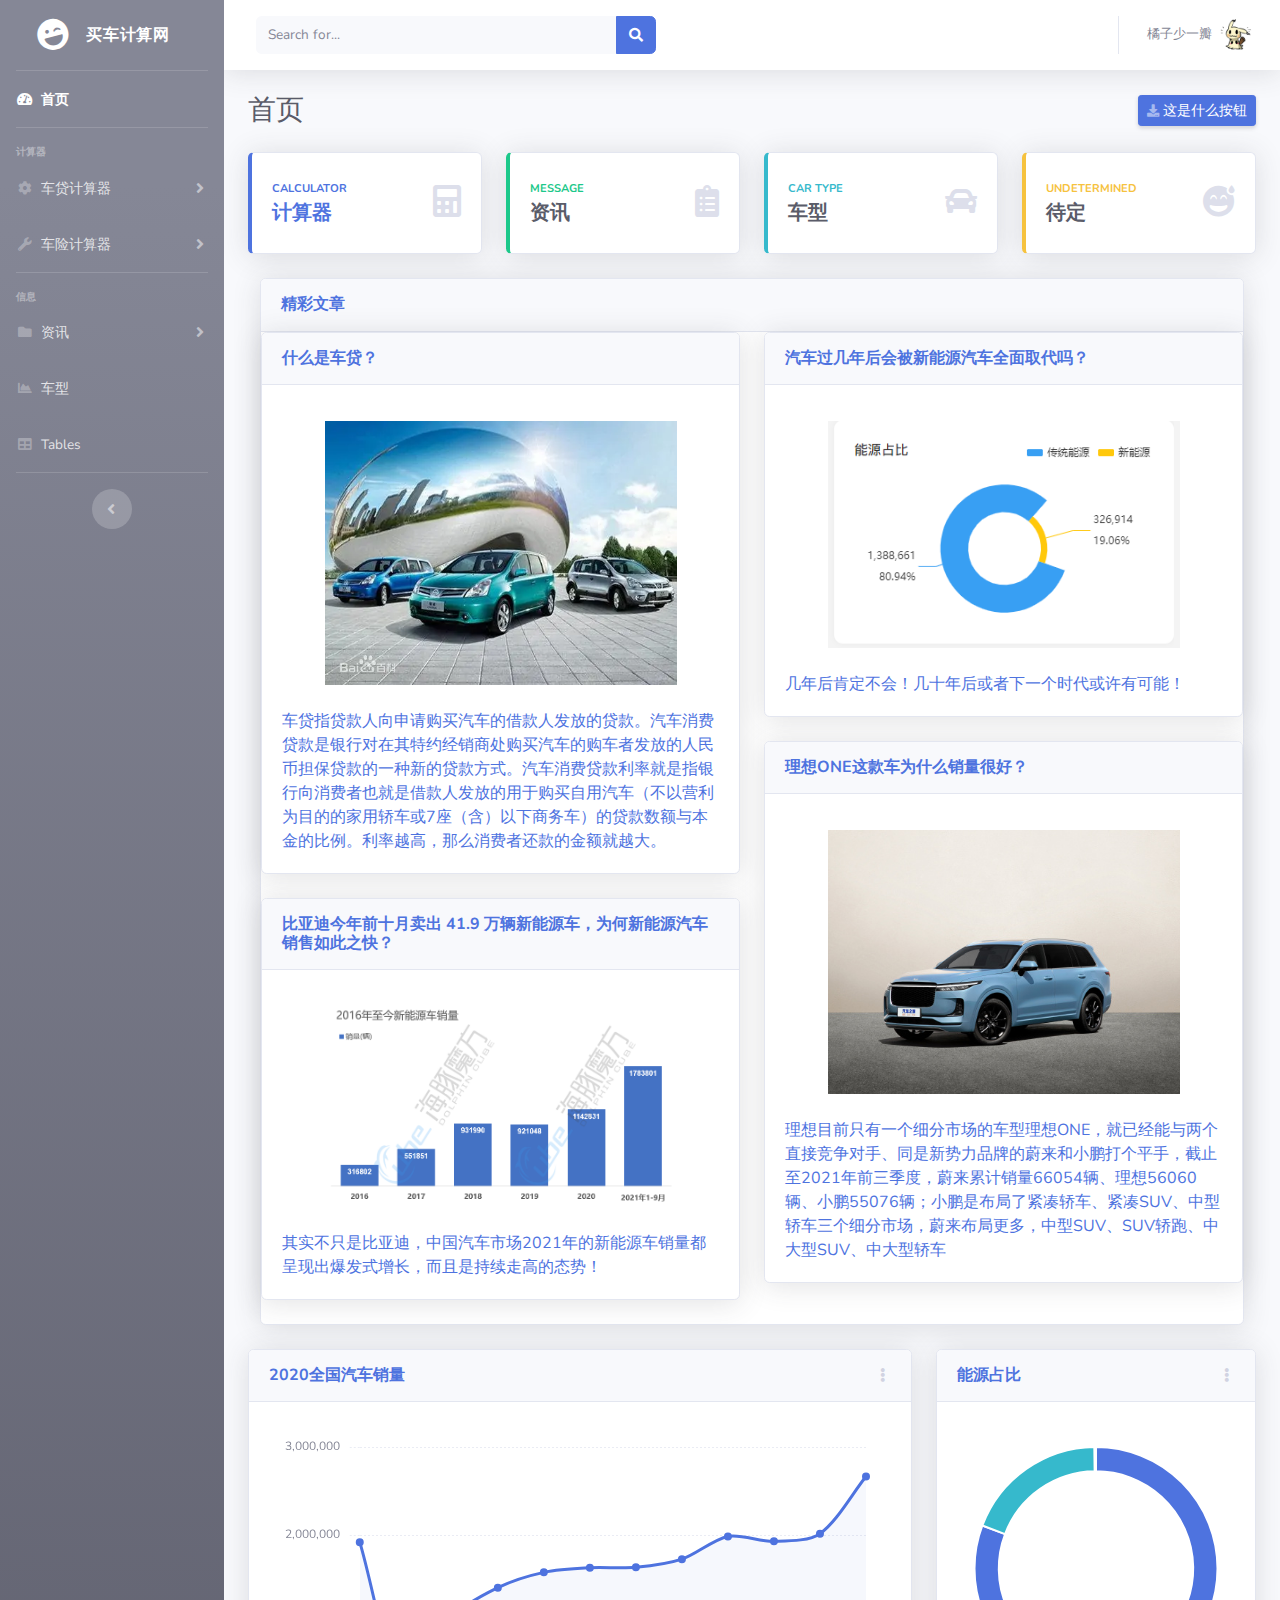
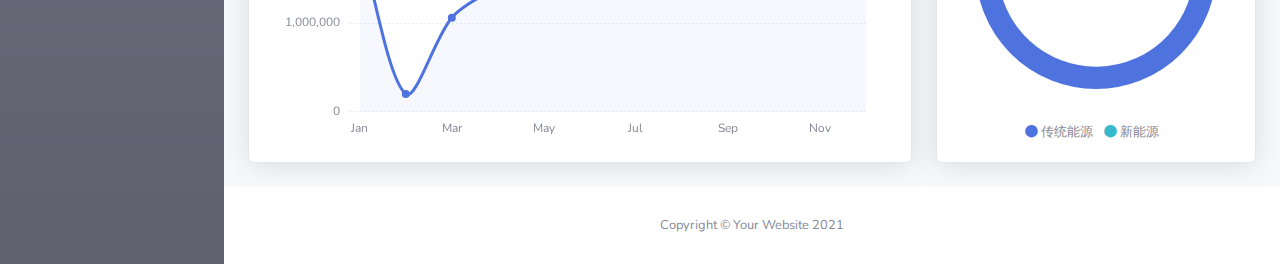
==== index.html @ 5c6445eb "test2" ====
<!DOCTYPE html>
<html lang="en">

<head>

    <meta charset="utf-8">
    <meta http-equiv="X-UA-Compatible" content="IE=edge">
    <meta name="viewport" content="width=device-width, initial-scale=1, shrink-to-fit=no">
    <meta name="description" content="">
    <meta name="author" content="">

    <title>买车网</title>

    <!-- Custom fonts for this template-->
    <link href="vendor/fontawesome-free/css/all.min.css" rel="stylesheet" type="text/css">
    <link
        href="https://fonts.googleapis.com/css?family=Nunito:200,200i,300,300i,400,400i,600,600i,700,700i,800,800i,900,900i"
        rel="stylesheet">

    <!-- Custom styles for this template-->
    <link href="css/sb-admin-2.min.css" rel="stylesheet">
    <script type="text/javascript" src="scripts/jquery-1.5.2.min.js"></script>

</head>

<body id="page-top">

    <!-- Page Wrapper -->
    <div id="wrapper">

        <!-- Sidebar -->
        <ul class="navbar-nav bg-gradient-secondary sidebar sidebar-dark accordion" id="accordionSidebar">
        	<a class="sidebar-brand d-flex align-items-center justify-content-center" href="index.html">
					    <div class="sidebar-brand-icon rotate-n-15">
					        <i class="fas fa-laugh-wink"></i>
					    </div>
					    <div class="sidebar-brand-text mx-3">买车计算网</div>
					</a>

					<!-- Divider -->
					<hr class="sidebar-divider my-0">

					<!-- Nav Item - Dashboard -->
					<li class="nav-item active">
					    <a class="nav-link" href="index.html">
					        <i class="fas fa-fw fa-tachometer-alt"></i>
					        <span>首页</span></a>
					</li>

					<!-- Divider -->
					<hr class="sidebar-divider">

					<!-- Heading -->
					<div class="sidebar-heading">
					    计算器
					</div>

					<!-- Nav Item - Pages Collapse Menu -->
					<li class="nav-item">
					    <a class="nav-link collapsed" href="#" data-toggle="collapse" data-target="#collapseTwo"
					        aria-expanded="true" aria-controls="collapseTwo">
					        <i class="fas fa-fw fa-cog"></i>
					        <span>车贷计算器</span>
					    </a>
					    <div id="collapseTwo" class="collapse" aria-labelledby="headingTwo" data-parent="#accordionSidebar">
					        <div class="bg-white py-2 collapse-inner rounded">
					            <h6 class="collapse-header">还款方式</h6>
					            <a class="collapse-item" href="calculate.html">等额本息</a>

					            <a class="collapse-item" href="calculate.html">等额本金</a>
					        </div>
					    </div>
					</li>

					<!-- Nav Item - Utilities Collapse Menu -->
					<li class="nav-item">
					    <a class="nav-link collapsed" href="#" data-toggle="collapse" data-target="#collapseUtilities"
					        aria-expanded="true" aria-controls="collapseUtilities">
					        <i class="fas fa-fw fa-wrench"></i>
					        <span>车险计算器</span>
					    </a>
					    <div id="collapseUtilities" class="collapse" aria-labelledby="headingUtilities"
					        data-parent="#accordionSidebar">
					        <div class="bg-white py-2 collapse-inner rounded">
					            <h6 class="collapse-header">品牌</h6>
					            <a class="collapse-item" href="utilities-color.html">斯柯达</a>
					            <a class="collapse-item" href="utilities-border.html">奇瑞汽车</a>
					            <a class="collapse-item" href="utilities-animation.html">北汽绅宝</a>
					            <a class="collapse-item" href="utilities-other.html">大乘汽车</a>
					            <a class="collapse-item" href="utilities-other.html">江淮汽车</a>
					            <a class="collapse-item" href="utilities-other.html">一汽大众</a>
					            <a class="collapse-item" href="utilities-other.html">长安汽车</a>
					            <a class="collapse-item" href="utilities-other.html">宝马</a>
					            <a class="collapse-item" href="utilities-other.html">奔驰</a>
					        </div>
					    </div>
					</li>

					<!-- Divider -->
					<hr class="sidebar-divider">

					<!-- Heading -->
					<div class="sidebar-heading">
					    信息
					</div>

					<!-- Nav Item - Pages Collapse Menu -->
					<li class="nav-item">
					    <a class="nav-link collapsed" href="#" data-toggle="collapse" data-target="#collapsePages"
					        aria-expanded="true" aria-controls="collapsePages">
					        <i class="fas fa-fw fa-folder"></i>
					        <span>资讯</span>
					    </a>
					    <div id="collapsePages" class="collapse" aria-labelledby="headingPages" data-parent="#accordionSidebar">
					        <div class="bg-white py-2 collapse-inner rounded">
					            <a class="collapse-item" href="login.html">最新资讯</a>
					            <a class="collapse-item" href="register.html">新车</a>
					            <a class="collapse-item" href="forgot-password.html">试驾</a>
					            <div class="collapse-divider"></div>
					            <a class="collapse-item" href="404.html">行业</a>
					            <a class="collapse-item" href="404.html">导购</a>
					            <a class="collapse-item" href="blank.html">自媒体</a>
					        </div>
					    </div>
					</li>

					<!-- Nav Item - Charts -->
					<li class="nav-item">
					    <a class="nav-link" href="charts.html">
					        <i class="fas fa-fw fa-chart-area"></i>
					        <span>车型</span></a>
					</li>

					<!-- Nav Item - Tables -->
					<li class="nav-item">
					    <a class="nav-link" href="test.html">
					        <i class="fas fa-fw fa-table"></i>
					        <span>Tables</span></a>
					</li>

					<!-- Divider -->
					<hr class="sidebar-divider d-none d-md-block">

					<!-- Sidebar Toggler (Sidebar) -->
					<div class="text-center d-none d-md-inline">
					    <button class="rounded-circle border-0" id="sidebarToggle"></button>
					</div>

        </ul>
        <!-- End of Sidebar -->

        <!-- Content Wrapper -->
        <div id="content-wrapper" class="d-flex flex-column">

            <!-- Main Content -->
            <div id="content">

                <!-- Topbar -->
                <nav class="navbar navbar-expand navbar-light bg-white topbar mb-4 static-top shadow">

                    <!-- Sidebar Toggle (Topbar) -->
                    <button id="sidebarToggleTop" class="btn btn-link d-md-none rounded-circle mr-3">
                        <i class="fa fa-bars"></i>
                    </button>

                    <!-- Topbar Search -->
                    <form
                        class="d-none d-sm-inline-block form-inline mr-auto ml-md-3 my-2 my-md-0 mw-100 navbar-search">
                        <div class="input-group">
                            <input type="text" class="form-control bg-light border-0 small" placeholder="Search for..."
                                aria-label="Search" aria-describedby="basic-addon2">
                            <div class="input-group-append">
                                <button class="btn btn-primary" type="button">
                                    <i class="fas fa-search fa-sm"></i>
                                </button>
                            </div>
                        </div>
                    </form>

                    <!-- Topbar Navbar -->
                    <ul class="navbar-nav ml-auto">

                        <!-- Nav Item - Search Dropdown (Visible Only XS) -->
                        <li class="nav-item dropdown no-arrow d-sm-none">
                            <a class="nav-link dropdown-toggle" href="#" id="searchDropdown" role="button"
                                data-toggle="dropdown" aria-haspopup="true" aria-expanded="false">
                                <i class="fas fa-search fa-fw"></i>
                            </a>
                            <!-- Dropdown - Messages -->
                            <div class="dropdown-menu dropdown-menu-right p-3 shadow animated--grow-in"
                                aria-labelledby="searchDropdown">
                                <form class="form-inline mr-auto w-100 navbar-search">
                                    <div class="input-group">
                                        <input type="text" class="form-control bg-light border-0 small"
                                            placeholder="Search for..." aria-label="Search"
                                            aria-describedby="basic-addon2">
                                        <div class="input-group-append">
                                            <button class="btn btn-primary" type="button">
                                                <i class="fas fa-search fa-sm"></i>
                                            </button>
                                        </div>
                                    </div>
                                </form>
                            </div>
                        </li>

                        

                        <div class="topbar-divider d-none d-sm-block"></div>

                        <!-- Nav Item - User Information -->
                        <li class="nav-item dropdown no-arrow">
                            <a class="nav-link dropdown-toggle" href="#" id="userDropdown" role="button"
                                data-toggle="dropdown" aria-haspopup="true" aria-expanded="false">
                                <span class="mr-2 d-none d-lg-inline text-gray-600 small">橘子少一瓣</span>
                                <img class="img-profile rounded-circle"
                                    src="img/miniQ.jpg">
                            </a>
                            <!-- Dropdown - User Information -->
                            <div class="dropdown-menu dropdown-menu-right shadow animated--grow-in"
                                aria-labelledby="userDropdown">
                                <a class="dropdown-item" href="#">
                                    <i class="fas fa-user fa-sm fa-fw mr-2 text-gray-400"></i>
                                    Profile
                                </a>
                                <a class="dropdown-item" href="#">
                                    <i class="fas fa-cogs fa-sm fa-fw mr-2 text-gray-400"></i>
                                    Settings
                                </a>
                                <a class="dropdown-item" href="#">
                                    <i class="fas fa-list fa-sm fa-fw mr-2 text-gray-400"></i>
                                    Activity Log
                                </a>
                                <div class="dropdown-divider"></div>
                                <a class="dropdown-item" href="#" data-toggle="modal" data-target="#logoutModal">
                                    <i class="fas fa-sign-out-alt fa-sm fa-fw mr-2 text-gray-400"></i>
                                    Logout
                                </a>
                            </div>
                        </li>

                    </ul>

                </nav>
                <!-- End of Topbar -->

                <!-- Begin Page Content -->
                <div class="container-fluid">

                    <!-- Page Heading -->
                    <div class="d-sm-flex align-items-center justify-content-between mb-4">
                        <h1 class="h3 mb-0 text-gray-800">首页</h1>
                        <a href="#" class="d-none d-sm-inline-block btn btn-sm btn-primary shadow-sm"><i
                                class="fas fa-download fa-sm text-white-50"></i> 这是什么按钮</a>
                    </div>

                <div class="row">

                        <!-- Earnings (Monthly) Card Example -->
                        <div class="col-xl-3 col-md-6 mb-4">
                            <div class="card border-left-primary shadow h-100 py-2">
                                <div class="card-body">
                                    <div class="row no-gutters align-items-center">
                                        <div class="col mr-2">
                                            <div class="text-xs font-weight-bold text-primary text-uppercase mb-1">
                                                Calculator</div>
                                            <div class="h5 mb-0 font-weight-bold text-gray-800"><a href="calculate.html">计算器</a></div>
                                        </div>
                                        <div class="col-auto">
                                            <i class="fas fa-calculator fa-2x text-gray-300"></i>
                                        </div>
                                    </div>
                                </div>
                            </div>
                        </div>

                        <!-- Earnings (Monthly) Card Example -->
                        <div class="col-xl-3 col-md-6 mb-4">
                            <div class="card border-left-success shadow h-100 py-2">
                                <div class="card-body">
                                    <div class="row no-gutters align-items-center">
                                        <div class="col mr-2">
                                            <div class="text-xs font-weight-bold text-success text-uppercase mb-1">
                                                Message</div>
                                            <div class="h5 mb-0 font-weight-bold text-gray-800">资讯</div>
                                        </div>
                                        <div class="col-auto">
                                            <i class="fas fa-clipboard-list fa-2x text-gray-300"></i>
                                        </div>
                                    </div>
                                </div>
                            </div>
                        </div>

                        <!-- Earnings (Monthly) Card Example -->
                        <div class="col-xl-3 col-md-6 mb-4">
                            <div class="card border-left-info shadow h-100 py-2">
                                <div class="card-body">
                                    <div class="row no-gutters align-items-center">
                                        <div class="col mr-2">
                                            <div class="text-xs font-weight-bold text-info text-uppercase mb-1">Car Type
                                            </div>
                                            <div class="row no-gutters align-items-center">
                                                <div class="col-auto">
                                                    <div class="h5 mb-0 mr-3 font-weight-bold text-gray-800">车型</div>
                                                </div>
                                            </div>
                                        </div>
                                        <div class="col-auto">
                                            <i class="fas fa-car fa-2x text-gray-300"></i>
                                        </div>
                                    </div>
                                </div>
                            </div>
                        </div>

                        <!-- Pending Requests Card Example -->
                        <div class="col-xl-3 col-md-6 mb-4">
                            <div class="card border-left-warning shadow h-100 py-2">
                                <div class="card-body">
                                    <div class="row no-gutters align-items-center">
                                        <div class="col mr-2">
                                            <div class="text-xs font-weight-bold text-warning text-uppercase mb-1">
                                                undetermined</div>
                                            <div class="h5 mb-0 font-weight-bold text-gray-800">待定</div>
                                        </div>
                                        <div class="col-auto">
                                            <i class="fas fa-grin-beam-sweat fa-2x text-gray-300"></i>
                                        </div>
                                    </div>
                                </div>
                            </div>
                        </div>
                    </div>

                    <div class="col-lg-12 mb-4">

                            <!-- Illustrations -->
                            <div class="card shadow mb-4">
                                <div class="card-header py-3">
                                    <h6 class="m-0 font-weight-bold text-primary">精彩文章</h6>
                                </div>
                      <div class="row">
                        <div class="col-lg-6">
                            <!-- Default Card Example -->
                            <div class="card shadow mb-4">
                                <div class="card-header py-3">
                                    <a href="https://baike.baidu.com/item/%E8%BD%A6%E8%B4%B7/2794188"><h6 class="m-0 font-weight-bold text-primary">什么是车贷？</h6></a>
                                </div>
                                <div class="card-body">
                                	<div class="text-center">
                                        <img class="img-fluid px-3 px-sm-4 mt-3 mb-4" style="width: 25rem;"
                                            src="img/car.png" alt="...">
                                  </div>
                                    <a href="https://baike.baidu.com/item/%E8%BD%A6%E8%B4%B7/2794188">车贷指贷款人向申请购买汽车的借款人发放的贷款。汽车消费贷款是银行对在其特约经销商处购买汽车的购车者发放的人民币担保贷款的一种新的贷款方式。汽车消费贷款利率就是指银行向消费者也就是借款人发放的用于购买自用汽车（不以营利为目的的家用轿车或7座（含）以下商务车）的贷款数额与本金的比例。利率越高，那么消费者还款的金额就越大。</a>
                                </div>
                            </div>

                            <!-- Basic Card Example -->
                            <div class="card shadow mb-4">
                                <div class="card-header py-3">
                                    <a href="https://www.dolphincube.com/news/detail/ecf6cca1ddb04736a1c862e6e544f207/Index.html"><h6 class="m-0 font-weight-bold text-primary">比亚迪今年前十月卖出 41.9 万辆新能源车，为何新能源汽车销售如此之快？</h6></a>
                                </div>
                                <div class="card-body">
                                	<div class="text-center">
                                        <img class="img-fluid px-3 px-sm-4 mt-3 mb-4" style="width: 25rem;"
                                            src="img/01.png" alt="...">
                                  </div>
                                    <a href="https://www.dolphincube.com/news/detail/ecf6cca1ddb04736a1c862e6e544f207/Index.html">其实不只是比亚迪，中国汽车市场2021年的新能源车销量都呈现出爆发式增长，而且是持续走高的态势！</a>
                                </div>
                            </div>

                        </div>

                        <div class="col-lg-6">

                            <!-- Dropdown Card Example -->
                            <div class="card shadow mb-4">
                                <div class="card-header py-3">
                                    <a href="https://www.dolphincube.com/news/detail/357ec425d10347628ade9dcdbed9ced9/Index.html"><h6 class="m-0 font-weight-bold text-primary">汽车过几年后会被新能源汽车全面取代吗？</h6></a>
                                </div>
                                <div class="card-body">
                                	<div class="text-center">
                                        <img class="img-fluid px-3 px-sm-4 mt-3 mb-4" style="width: 25rem;"
                                            src="img/02.png" alt="...">
                                  </div>
                                    <a href="https://www.dolphincube.com/news/detail/357ec425d10347628ade9dcdbed9ced9/Index.html">几年后肯定不会！几十年后或者下一个时代或许有可能！</a>


                                </div>
                            </div>

                            <!-- Collapsable Card Example -->
                            <div class="card shadow mb-4">
                                <div class="card-header py-3">
                                    <a href="https://www.dolphincube.com/news/detail/050a932d8ae34c68b6110ad179b76930/Index.html"><h6 class="m-0 font-weight-bold text-primary">理想ONE这款车为什么销量很好？</h6></a>
                                </div>
                                <div class="card-body">
                                	<div class="text-center">
                                        <img class="img-fluid px-3 px-sm-4 mt-3 mb-4" style="width: 25rem;"
                                            src="img/03.jpg" alt="...">
                                  </div>
                                    <a href="https://www.dolphincube.com/news/detail/050a932d8ae34c68b6110ad179b76930/Index.html">理想目前只有一个细分市场的车型理想ONE，就已经能与两个直接竞争对手、同是新势力品牌的蔚来和小鹏打个平手，截止至2021年前三季度，蔚来累计销量66054辆、理想56060辆、小鹏55076辆；小鹏是布局了紧凑轿车、紧凑SUV、中型轿车三个细分市场，蔚来布局更多，中型SUV、SUV轿跑、中大型SUV、中大型轿车</a>
                                </div>
                            </div>

                        </div>

                    </div>
                            </div>

                        </div>

                    <div class="row">

                        <!-- Area Chart -->
                        <div class="col-xl-8 col-lg-7">
                            <div class="card shadow mb-4">
                                <!-- Card Header - Dropdown -->
                                <div
                                    class="card-header py-3 d-flex flex-row align-items-center justify-content-between">
                                    <h6 class="m-0 font-weight-bold text-primary">2020全国汽车销量</h6>
                                    <div class="dropdown no-arrow">
                                        <a class="dropdown-toggle" href="#" role="button" id="dropdownMenuLink"
                                            data-toggle="dropdown" aria-haspopup="true" aria-expanded="false">
                                            <i class="fas fa-ellipsis-v fa-sm fa-fw text-gray-400"></i>
                                        </a>
                                        <div class="dropdown-menu dropdown-menu-right shadow animated--fade-in"
                                            aria-labelledby="dropdownMenuLink">
                                            <div class="dropdown-header">Dropdown Header:</div>
                                            <a class="dropdown-item" href="#">Action</a>
                                            <a class="dropdown-item" href="#">Another action</a>
                                            <div class="dropdown-divider"></div>
                                            <a class="dropdown-item" href="#">Something else here</a>
                                        </div>
                                    </div>
                                </div>
                                <!-- Card Body -->
                                <div class="card-body">
                                    <div class="chart-area">
                                        <canvas id="myAreaChart"></canvas>
                                    </div>
                                </div>
                            </div>
                        </div>

                        <!-- Pie Chart -->
                        <div class="col-xl-4 col-lg-5">
                            <div class="card shadow mb-4">
                                <!-- Card Header - Dropdown -->
                                <div
                                    class="card-header py-3 d-flex flex-row align-items-center justify-content-between">
                                    <h6 class="m-0 font-weight-bold text-primary">能源占比</h6>
                                    <div class="dropdown no-arrow">
                                        <a class="dropdown-toggle" href="#" role="button" id="dropdownMenuLink"
                                            data-toggle="dropdown" aria-haspopup="true" aria-expanded="false">
                                            <i class="fas fa-ellipsis-v fa-sm fa-fw text-gray-400"></i>
                                        </a>
                                        <div class="dropdown-menu dropdown-menu-right shadow animated--fade-in"
                                            aria-labelledby="dropdownMenuLink">
                                            <div class="dropdown-header">Dropdown Header:</div>
                                            <a class="dropdown-item" href="#">Action</a>
                                            <a class="dropdown-item" href="#">Another action</a>
                                            <div class="dropdown-divider"></div>
                                            <a class="dropdown-item" href="#">Something else here</a>
                                        </div>
                                    </div>
                                </div>
                                <!-- Card Body -->
                                <div class="card-body">
                                    <div class="chart-pie pt-4 pb-2">
                                        <canvas id="myPieChart"></canvas>
                                    </div>
                                    <div class="mt-4 text-center small">
                                        <span class="mr-2">
                                            <i class="fas fa-circle text-primary"></i> 传统能源
                                        </span>
                                        <span class="mr-2">
                                            <i class="fas fa-circle text-info"></i> 新能源
                                        </span>
                                    </div>
                                </div>
                            </div>
                        </div>
                    </div>
                </div>
                <!-- /.container-fluid -->

            </div>



            


            <!-- End of Main Content -->

            <!-- Footer -->
            <footer class="sticky-footer bg-white">
                <div class="container my-auto">
                    <div class="copyright text-center my-auto">
                        <span>Copyright &copy; Your Website 2021</span>
                    </div>
                </div>
            </footer>
            <!-- End of Footer -->

        </div>
        <!-- End of Content Wrapper -->

    </div>
    <!-- End of Page Wrapper -->

    <!-- Scroll to Top Button-->
    <a class="scroll-to-top rounded" href="#page-top">
        <i class="fas fa-angle-up"></i>
    </a>

    <!-- Logout Modal-->
    <div class="modal fade" id="logoutModal" tabindex="-1" role="dialog" aria-labelledby="exampleModalLabel"
        aria-hidden="true">
        <div class="modal-dialog" role="document">
            <div class="modal-content">
                <div class="modal-header">
                    <h5 class="modal-title" id="exampleModalLabel">Ready to Leave?</h5>
                    <button class="close" type="button" data-dismiss="modal" aria-label="Close">
                        <span aria-hidden="true">×</span>
                    </button>
                </div>
                <div class="modal-body">Select "Logout" below if you are ready to end your current session.</div>
                <div class="modal-footer">
                    <button class="btn btn-secondary" type="button" data-dismiss="modal">Cancel</button>
                    <a class="btn btn-primary" href="login.html">Logout</a>
                </div>
            </div>
        </div>
    </div>

    <!-- Bootstrap core JavaScript-->
    <script src="vendor/jquery/jquery.min.js"></script>
    <script src="vendor/bootstrap/js/bootstrap.bundle.min.js"></script>

    <!-- Core plugin JavaScript-->
    <script src="vendor/jquery-easing/jquery.easing.min.js"></script>

    <!-- Custom scripts for all pages-->
    <script src="js/sb-admin-2.min.js"></script>

    <!-- Page level plugins -->
    <script src="vendor/chart.js/Chart.min.js"></script>

    <!-- Page level custom scripts -->
    <script src="js/demo/chart-area-demo.js"></script>
    <script src="js/demo/chart-pie-demo.js"></script>

</body>

</html>
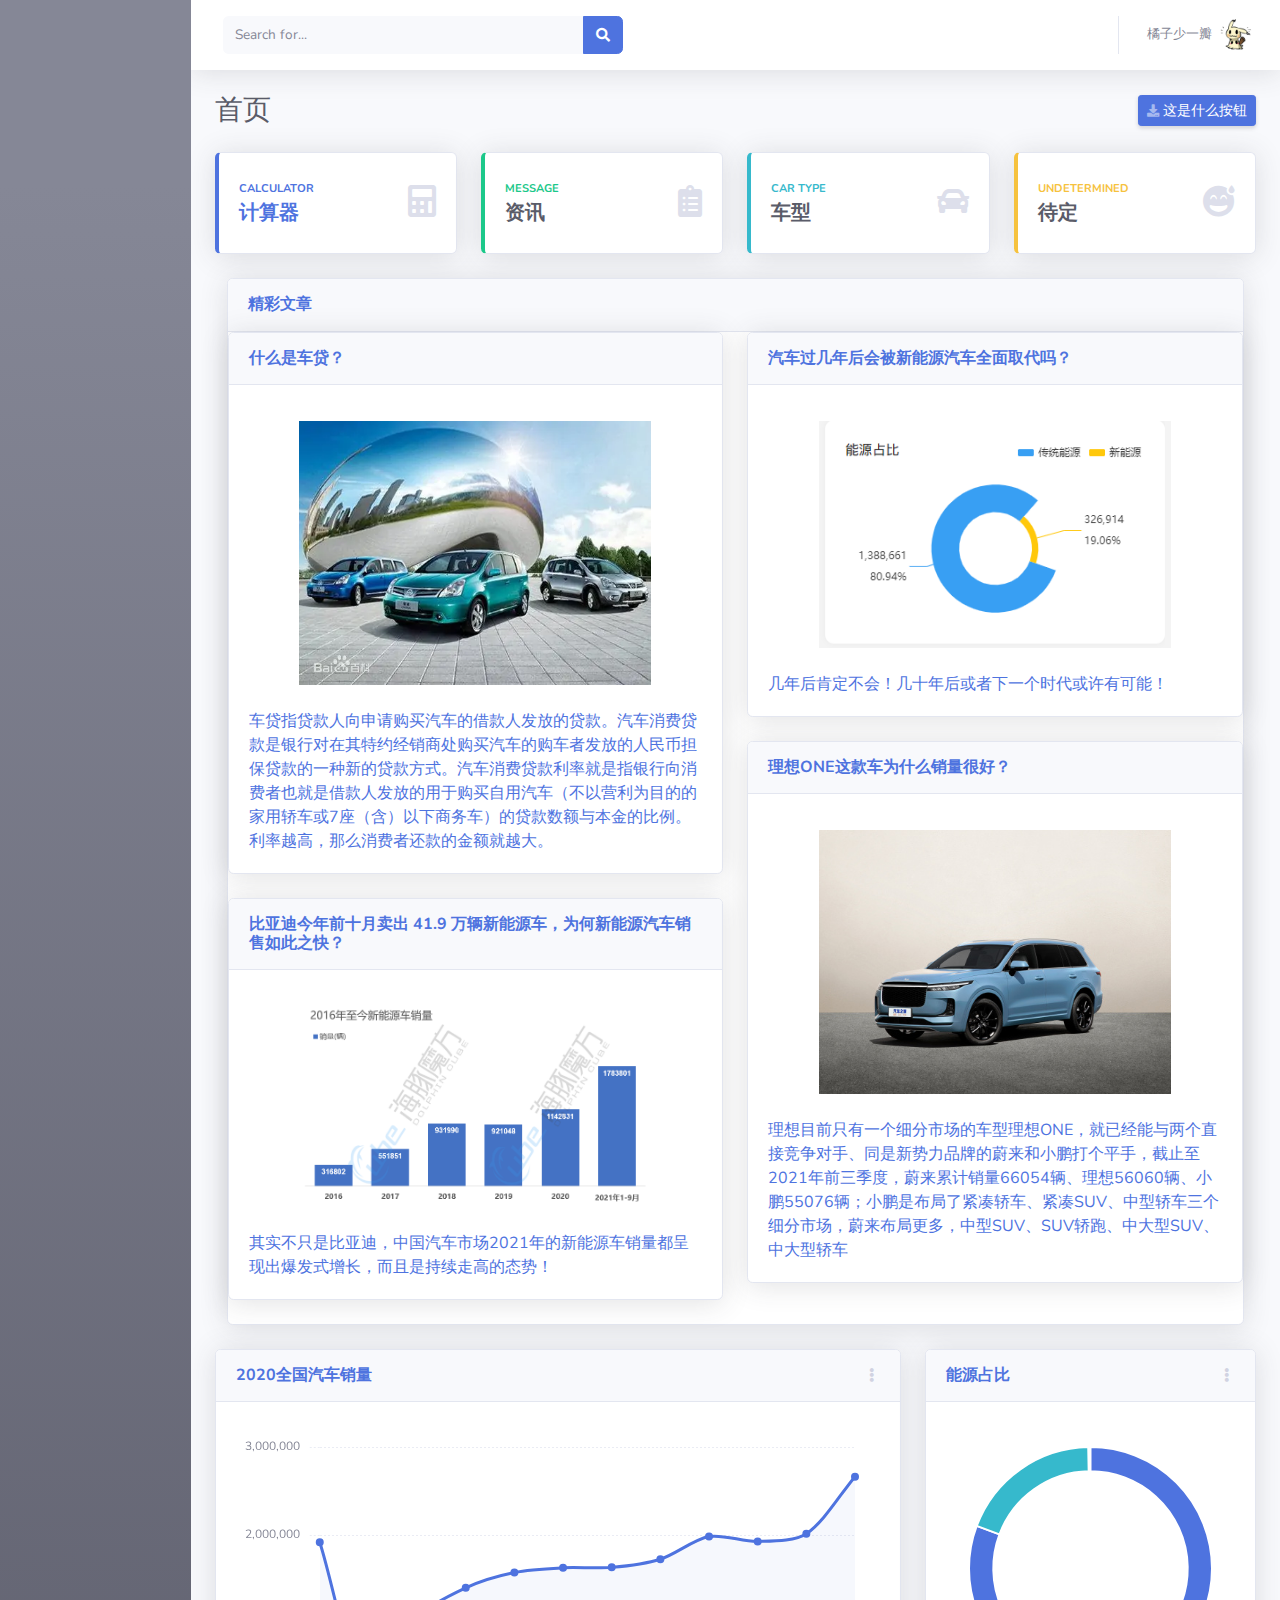
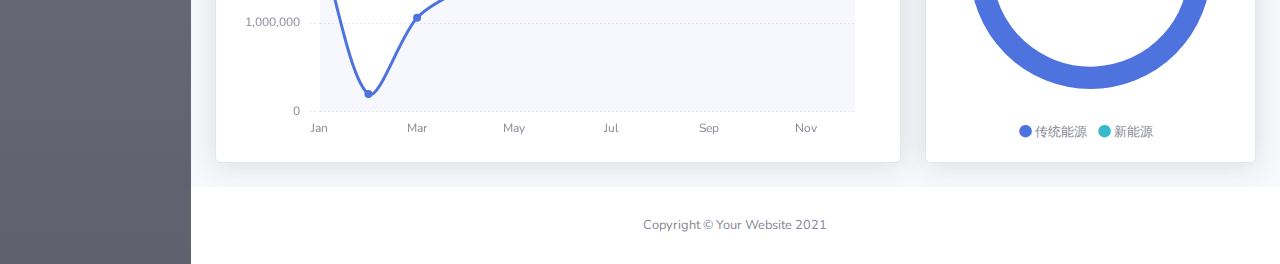
==== commit eadc2395: "模板" ====
--- a/index.html
+++ b/index.html
@@ -30,123 +30,14 @@
 
         <!-- Sidebar -->
         <ul class="navbar-nav bg-gradient-secondary sidebar sidebar-dark accordion" id="accordionSidebar">
-        	<a class="sidebar-brand d-flex align-items-center justify-content-center" href="index.html">
-					    <div class="sidebar-brand-icon rotate-n-15">
-					        <i class="fas fa-laugh-wink"></i>
-					    </div>
-					    <div class="sidebar-brand-text mx-3">买车计算网</div>
-					</a>
-
-					<!-- Divider -->
-					<hr class="sidebar-divider my-0">
-
-					<!-- Nav Item - Dashboard -->
-					<li class="nav-item active">
-					    <a class="nav-link" href="index.html">
-					        <i class="fas fa-fw fa-tachometer-alt"></i>
-					        <span>首页</span></a>
-					</li>
-
-					<!-- Divider -->
-					<hr class="sidebar-divider">
-
-					<!-- Heading -->
-					<div class="sidebar-heading">
-					    计算器
-					</div>
-
-					<!-- Nav Item - Pages Collapse Menu -->
-					<li class="nav-item">
-					    <a class="nav-link collapsed" href="#" data-toggle="collapse" data-target="#collapseTwo"
-					        aria-expanded="true" aria-controls="collapseTwo">
-					        <i class="fas fa-fw fa-cog"></i>
-					        <span>车贷计算器</span>
-					    </a>
-					    <div id="collapseTwo" class="collapse" aria-labelledby="headingTwo" data-parent="#accordionSidebar">
-					        <div class="bg-white py-2 collapse-inner rounded">
-					            <h6 class="collapse-header">还款方式</h6>
-					            <a class="collapse-item" href="calculate.html">等额本息</a>
-
-					            <a class="collapse-item" href="calculate.html">等额本金</a>
-					        </div>
-					    </div>
-					</li>
-
-					<!-- Nav Item - Utilities Collapse Menu -->
-					<li class="nav-item">
-					    <a class="nav-link collapsed" href="#" data-toggle="collapse" data-target="#collapseUtilities"
-					        aria-expanded="true" aria-controls="collapseUtilities">
-					        <i class="fas fa-fw fa-wrench"></i>
-					        <span>车险计算器</span>
-					    </a>
-					    <div id="collapseUtilities" class="collapse" aria-labelledby="headingUtilities"
-					        data-parent="#accordionSidebar">
-					        <div class="bg-white py-2 collapse-inner rounded">
-					            <h6 class="collapse-header">品牌</h6>
-					            <a class="collapse-item" href="utilities-color.html">斯柯达</a>
-					            <a class="collapse-item" href="utilities-border.html">奇瑞汽车</a>
-					            <a class="collapse-item" href="utilities-animation.html">北汽绅宝</a>
-					            <a class="collapse-item" href="utilities-other.html">大乘汽车</a>
-					            <a class="collapse-item" href="utilities-other.html">江淮汽车</a>
-					            <a class="collapse-item" href="utilities-other.html">一汽大众</a>
-					            <a class="collapse-item" href="utilities-other.html">长安汽车</a>
-					            <a class="collapse-item" href="utilities-other.html">宝马</a>
-					            <a class="collapse-item" href="utilities-other.html">奔驰</a>
-					        </div>
-					    </div>
-					</li>
-
-					<!-- Divider -->
-					<hr class="sidebar-divider">
-
-					<!-- Heading -->
-					<div class="sidebar-heading">
-					    信息
-					</div>
-
-					<!-- Nav Item - Pages Collapse Menu -->
-					<li class="nav-item">
-					    <a class="nav-link collapsed" href="#" data-toggle="collapse" data-target="#collapsePages"
-					        aria-expanded="true" aria-controls="collapsePages">
-					        <i class="fas fa-fw fa-folder"></i>
-					        <span>资讯</span>
-					    </a>
-					    <div id="collapsePages" class="collapse" aria-labelledby="headingPages" data-parent="#accordionSidebar">
-					        <div class="bg-white py-2 collapse-inner rounded">
-					            <a class="collapse-item" href="login.html">最新资讯</a>
-					            <a class="collapse-item" href="register.html">新车</a>
-					            <a class="collapse-item" href="forgot-password.html">试驾</a>
-					            <div class="collapse-divider"></div>
-					            <a class="collapse-item" href="404.html">行业</a>
-					            <a class="collapse-item" href="404.html">导购</a>
-					            <a class="collapse-item" href="blank.html">自媒体</a>
-					        </div>
-					    </div>
-					</li>
-
-					<!-- Nav Item - Charts -->
-					<li class="nav-item">
-					    <a class="nav-link" href="charts.html">
-					        <i class="fas fa-fw fa-chart-area"></i>
-					        <span>车型</span></a>
-					</li>
-
-					<!-- Nav Item - Tables -->
-					<li class="nav-item">
-					    <a class="nav-link" href="test.html">
-					        <i class="fas fa-fw fa-table"></i>
-					        <span>Tables</span></a>
-					</li>
-
-					<!-- Divider -->
-					<hr class="sidebar-divider d-none d-md-block">
-
-					<!-- Sidebar Toggler (Sidebar) -->
-					<div class="text-center d-none d-md-inline">
-					    <button class="rounded-circle border-0" id="sidebarToggle"></button>
-					</div>
+        	
 
         </ul>
+        <script type="text/javascript">
+        	$.get("./tpl/navigation.tpl", function(result){      
+		      $("#accordionSidebar").html(result);
+					});
+		    </script>
         <!-- End of Sidebar -->
 
         <!-- Content Wrapper -->
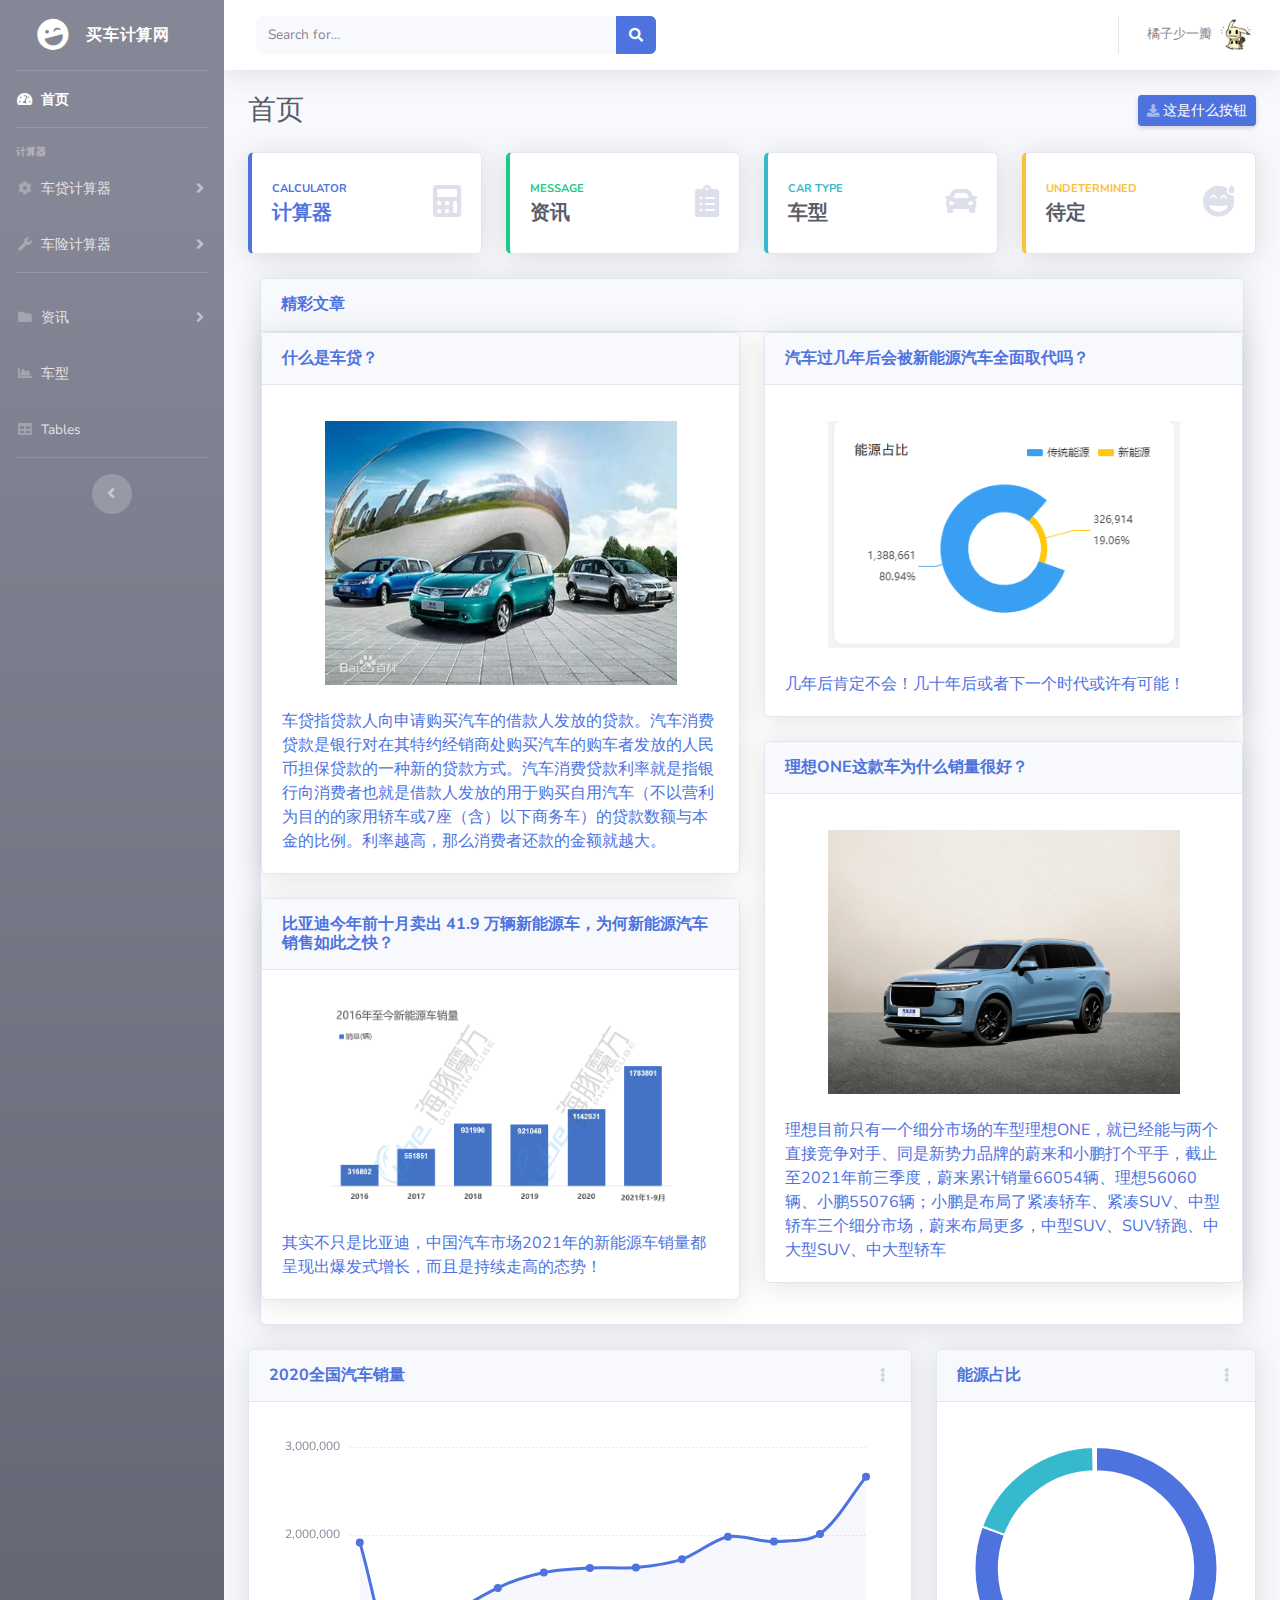
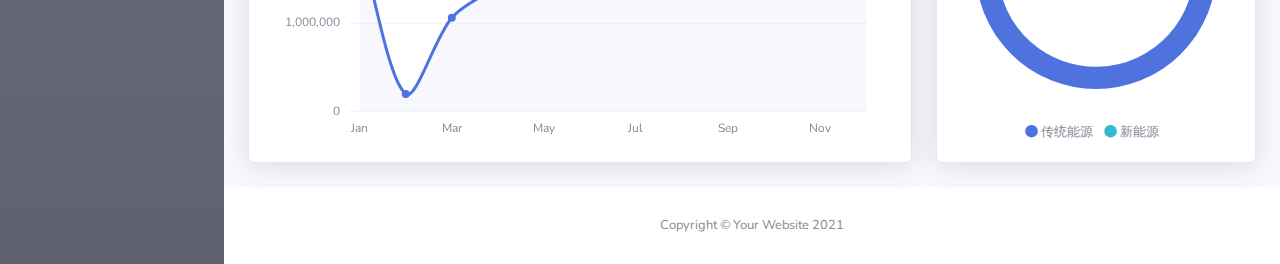
==== commit b1f36057: "1" ====
--- a/index.html
+++ b/index.html
@@ -19,7 +19,7 @@
 
     <!-- Custom styles for this template-->
     <link href="css/sb-admin-2.min.css" rel="stylesheet">
-    <script type="text/javascript" src="scripts/jquery-1.5.2.min.js"></script>
+    <script src="https://cdn.staticfile.org/jquery/1.10.2/jquery.min.js"></script>
 
 </head>
 
@@ -30,14 +30,126 @@
 
         <!-- Sidebar -->
         <ul class="navbar-nav bg-gradient-secondary sidebar sidebar-dark accordion" id="accordionSidebar">
-        	
+        	<a class="sidebar-brand d-flex align-items-center justify-content-center" href="index.html">
+					    <div class="sidebar-brand-icon rotate-n-15">
+					        <i class="fas fa-laugh-wink"></i>
+					    </div>
+					    <div class="sidebar-brand-text mx-3">买车计算网</div>
+					</a>
+
+					<!-- Divider -->
+					<hr class="sidebar-divider my-0">
+
+					<!-- Nav Item - Dashboard -->
+					<li class="nav-item active">
+					    <a class="nav-link" href="index.html">
+					        <i class="fas fa-fw fa-tachometer-alt"></i>
+					        <span>首页</span></a>
+					</li>
+
+					<!-- Divider -->
+					<hr class="sidebar-divider">
+
+					<!-- Heading -->
+					<div class="sidebar-heading">
+					    计算器
+					</div>
+
+					<!-- Nav Item - Pages Collapse Menu -->
+					<li class="nav-item">
+					    <a class="nav-link collapsed" href="#" data-toggle="collapse" data-target="#collapseTwo"
+					        aria-expanded="true" aria-controls="collapseTwo">
+					        <i class="fas fa-fw fa-cog"></i>
+					        <span>车贷计算器</span>
+					    </a>
+					    <div id="collapseTwo" class="collapse" aria-labelledby="headingTwo" data-parent="#accordionSidebar">
+					        <div class="bg-white py-2 collapse-inner rounded">
+					            <h6 class="collapse-header">还款方式</h6>
+					            <a class="collapse-item" href="calculate.html">等额本息</a>
+
+					            <a class="collapse-item" href="calculate.html">等额本金</a>
+					        </div>
+					    </div>
+					</li>
+
+					<!-- Nav Item - Utilities Collapse Menu -->
+					<li class="nav-item">
+					    <a class="nav-link collapsed" href="#" data-toggle="collapse" data-target="#collapseUtilities"
+					        aria-expanded="true" aria-controls="collapseUtilities">
+					        <i class="fas fa-fw fa-wrench"></i>
+					        <span>车险计算器</span>
+					    </a>
+					    <div id="collapseUtilities" class="collapse" aria-labelledby="headingUtilities"
+					        data-parent="#accordionSidebar">
+					        <div class="bg-white py-2 collapse-inner rounded">
+					            <h6 class="collapse-header">品牌</h6>
+					            <a class="collapse-item" href="utilities-color.html">斯柯达</a>
+					            <a class="collapse-item" href="utilities-border.html">奇瑞汽车</a>
+					            <a class="collapse-item" href="utilities-animation.html">北汽绅宝</a>
+					            <a class="collapse-item" href="utilities-other.html">大乘汽车</a>
+					            <a class="collapse-item" href="utilities-other.html">江淮汽车</a>
+					            <a class="collapse-item" href="utilities-other.html">一汽大众</a>
+					            <a class="collapse-item" href="utilities-other.html">长安汽车</a>
+					            <a class="collapse-item" href="utilities-other.html">宝马</a>
+					            <a class="collapse-item" href="utilities-other.html">奔驰</a>
+					        </div>
+					    </div>
+					</li>
+
+					<!-- Divider -->
+					<hr class="sidebar-divider">
+
+					<!-- Heading -->
+					<div class="sidebar-heading" id="test"></div>
+					<script type="text/javascript">
+						$.get("./tpl/header.tpl", function(result){      
+			      $("#test").html(result);
+					});
+		</script>
+
+					<!-- Nav Item - Pages Collapse Menu -->
+					<li class="nav-item">
+					    <a class="nav-link collapsed" href="#" data-toggle="collapse" data-target="#collapsePages"
+					        aria-expanded="true" aria-controls="collapsePages">
+					        <i class="fas fa-fw fa-folder"></i>
+					        <span>资讯</span>
+					    </a>
+					    <div id="collapsePages" class="collapse" aria-labelledby="headingPages" data-parent="#accordionSidebar">
+					        <div class="bg-white py-2 collapse-inner rounded">
+					            <a class="collapse-item" href="login.html">最新资讯</a>
+					            <a class="collapse-item" href="register.html">新车</a>
+					            <a class="collapse-item" href="forgot-password.html">试驾</a>
+					            <div class="collapse-divider"></div>
+					            <a class="collapse-item" href="404.html">行业</a>
+					            <a class="collapse-item" href="404.html">导购</a>
+					            <a class="collapse-item" href="blank.html">自媒体</a>
+					        </div>
+					    </div>
+					</li>
+
+					<!-- Nav Item - Charts -->
+					<li class="nav-item">
+					    <a class="nav-link" href="charts.html">
+					        <i class="fas fa-fw fa-chart-area"></i>
+					        <span>车型</span></a>
+					</li>
+
+					<!-- Nav Item - Tables -->
+					<li class="nav-item">
+					    <a class="nav-link" href="test.html">
+					        <i class="fas fa-fw fa-table"></i>
+					        <span>Tables</span></a>
+					</li>
+
+					<!-- Divider -->
+					<hr class="sidebar-divider d-none d-md-block">
+
+					<!-- Sidebar Toggler (Sidebar) -->
+					<div class="text-center d-none d-md-inline">
+					    <button class="rounded-circle border-0" id="sidebarToggle"></button>
+					</div>
 
         </ul>
-        <script type="text/javascript">
-        	$.get("./tpl/navigation.tpl", function(result){      
-		      $("#accordionSidebar").html(result);
-					});
-		    </script>
         <!-- End of Sidebar -->
 
         <!-- Content Wrapper -->
@@ -428,6 +540,7 @@
     </div>
 
     <!-- Bootstrap core JavaScript-->
+		
     <script src="vendor/jquery/jquery.min.js"></script>
     <script src="vendor/bootstrap/js/bootstrap.bundle.min.js"></script>
 
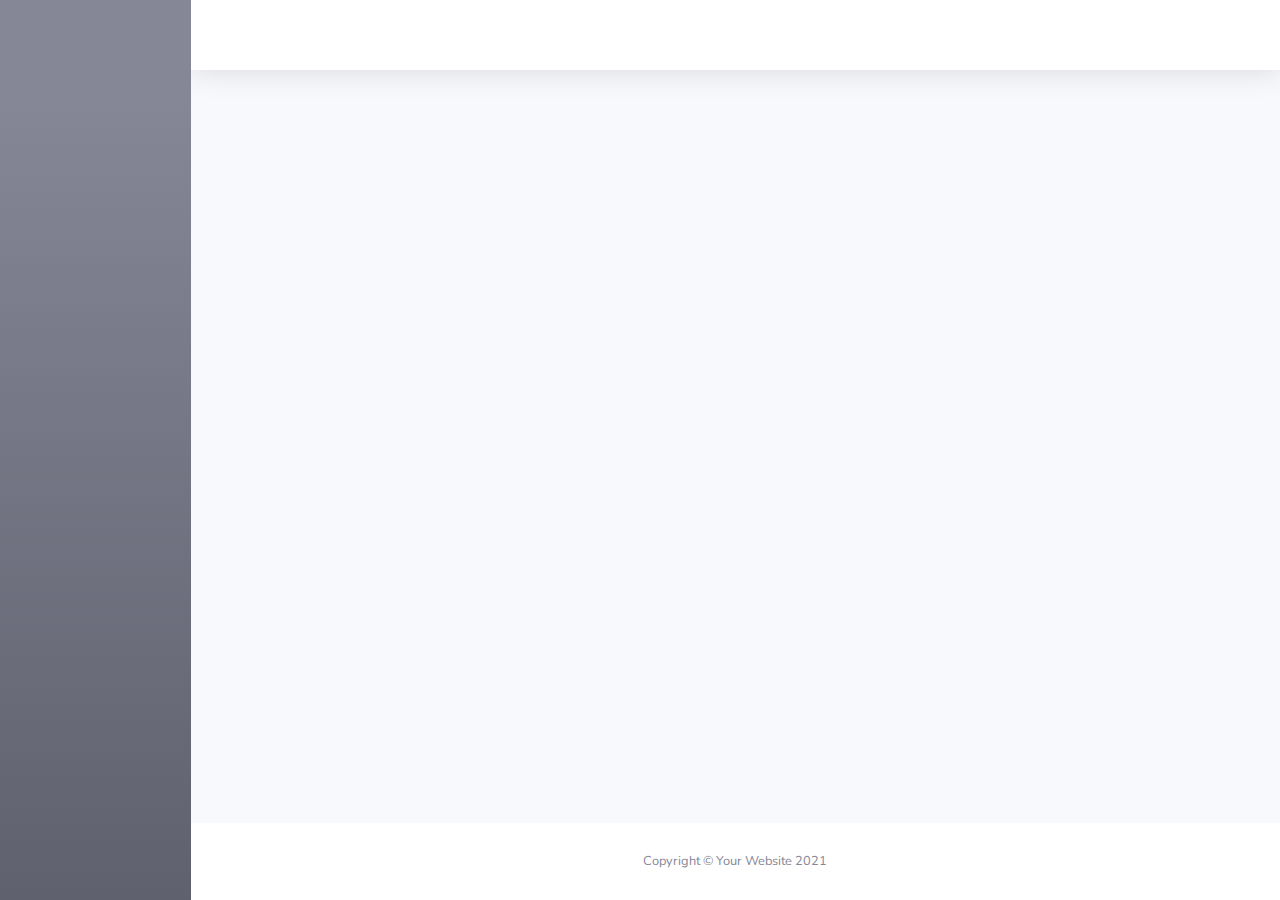
==== commit 2b5f0d9e: "模板化" ====
--- a/index.html
+++ b/index.html
@@ -29,127 +29,12 @@
     <div id="wrapper">
 
         <!-- Sidebar -->
-        <ul class="navbar-nav bg-gradient-secondary sidebar sidebar-dark accordion" id="accordionSidebar">
-        	<a class="sidebar-brand d-flex align-items-center justify-content-center" href="index.html">
-					    <div class="sidebar-brand-icon rotate-n-15">
-					        <i class="fas fa-laugh-wink"></i>
-					    </div>
-					    <div class="sidebar-brand-text mx-3">买车计算网</div>
-					</a>
-
-					<!-- Divider -->
-					<hr class="sidebar-divider my-0">
-
-					<!-- Nav Item - Dashboard -->
-					<li class="nav-item active">
-					    <a class="nav-link" href="index.html">
-					        <i class="fas fa-fw fa-tachometer-alt"></i>
-					        <span>首页</span></a>
-					</li>
-
-					<!-- Divider -->
-					<hr class="sidebar-divider">
-
-					<!-- Heading -->
-					<div class="sidebar-heading">
-					    计算器
-					</div>
-
-					<!-- Nav Item - Pages Collapse Menu -->
-					<li class="nav-item">
-					    <a class="nav-link collapsed" href="#" data-toggle="collapse" data-target="#collapseTwo"
-					        aria-expanded="true" aria-controls="collapseTwo">
-					        <i class="fas fa-fw fa-cog"></i>
-					        <span>车贷计算器</span>
-					    </a>
-					    <div id="collapseTwo" class="collapse" aria-labelledby="headingTwo" data-parent="#accordionSidebar">
-					        <div class="bg-white py-2 collapse-inner rounded">
-					            <h6 class="collapse-header">还款方式</h6>
-					            <a class="collapse-item" href="calculate.html">等额本息</a>
-
-					            <a class="collapse-item" href="calculate.html">等额本金</a>
-					        </div>
-					    </div>
-					</li>
-
-					<!-- Nav Item - Utilities Collapse Menu -->
-					<li class="nav-item">
-					    <a class="nav-link collapsed" href="#" data-toggle="collapse" data-target="#collapseUtilities"
-					        aria-expanded="true" aria-controls="collapseUtilities">
-					        <i class="fas fa-fw fa-wrench"></i>
-					        <span>车险计算器</span>
-					    </a>
-					    <div id="collapseUtilities" class="collapse" aria-labelledby="headingUtilities"
-					        data-parent="#accordionSidebar">
-					        <div class="bg-white py-2 collapse-inner rounded">
-					            <h6 class="collapse-header">品牌</h6>
-					            <a class="collapse-item" href="utilities-color.html">斯柯达</a>
-					            <a class="collapse-item" href="utilities-border.html">奇瑞汽车</a>
-					            <a class="collapse-item" href="utilities-animation.html">北汽绅宝</a>
-					            <a class="collapse-item" href="utilities-other.html">大乘汽车</a>
-					            <a class="collapse-item" href="utilities-other.html">江淮汽车</a>
-					            <a class="collapse-item" href="utilities-other.html">一汽大众</a>
-					            <a class="collapse-item" href="utilities-other.html">长安汽车</a>
-					            <a class="collapse-item" href="utilities-other.html">宝马</a>
-					            <a class="collapse-item" href="utilities-other.html">奔驰</a>
-					        </div>
-					    </div>
-					</li>
-
-					<!-- Divider -->
-					<hr class="sidebar-divider">
-
-					<!-- Heading -->
-					<div class="sidebar-heading" id="test"></div>
-					<script type="text/javascript">
-						$.get("./tpl/header.tpl", function(result){      
-			      $("#test").html(result);
+        <ul class="navbar-nav bg-gradient-secondary sidebar sidebar-dark accordion" id="accordionSidebar"></ul>
+        <script>
+					$.get("./tpl/navigation.tpl", function(result){      
+					      $("#accordionSidebar").html(result);
 					});
-		</script>
-
-					<!-- Nav Item - Pages Collapse Menu -->
-					<li class="nav-item">
-					    <a class="nav-link collapsed" href="#" data-toggle="collapse" data-target="#collapsePages"
-					        aria-expanded="true" aria-controls="collapsePages">
-					        <i class="fas fa-fw fa-folder"></i>
-					        <span>资讯</span>
-					    </a>
-					    <div id="collapsePages" class="collapse" aria-labelledby="headingPages" data-parent="#accordionSidebar">
-					        <div class="bg-white py-2 collapse-inner rounded">
-					            <a class="collapse-item" href="login.html">最新资讯</a>
-					            <a class="collapse-item" href="register.html">新车</a>
-					            <a class="collapse-item" href="forgot-password.html">试驾</a>
-					            <div class="collapse-divider"></div>
-					            <a class="collapse-item" href="404.html">行业</a>
-					            <a class="collapse-item" href="404.html">导购</a>
-					            <a class="collapse-item" href="blank.html">自媒体</a>
-					        </div>
-					    </div>
-					</li>
-
-					<!-- Nav Item - Charts -->
-					<li class="nav-item">
-					    <a class="nav-link" href="charts.html">
-					        <i class="fas fa-fw fa-chart-area"></i>
-					        <span>车型</span></a>
-					</li>
-
-					<!-- Nav Item - Tables -->
-					<li class="nav-item">
-					    <a class="nav-link" href="test.html">
-					        <i class="fas fa-fw fa-table"></i>
-					        <span>Tables</span></a>
-					</li>
-
-					<!-- Divider -->
-					<hr class="sidebar-divider d-none d-md-block">
-
-					<!-- Sidebar Toggler (Sidebar) -->
-					<div class="text-center d-none d-md-inline">
-					    <button class="rounded-circle border-0" id="sidebarToggle"></button>
-					</div>
-
-        </ul>
+				</script>
         <!-- End of Sidebar -->
 
         <!-- Content Wrapper -->
@@ -159,337 +44,31 @@
             <div id="content">
 
                 <!-- Topbar -->
-                <nav class="navbar navbar-expand navbar-light bg-white topbar mb-4 static-top shadow">
-
-                    <!-- Sidebar Toggle (Topbar) -->
-                    <button id="sidebarToggleTop" class="btn btn-link d-md-none rounded-circle mr-3">
-                        <i class="fa fa-bars"></i>
-                    </button>
-
-                    <!-- Topbar Search -->
-                    <form
-                        class="d-none d-sm-inline-block form-inline mr-auto ml-md-3 my-2 my-md-0 mw-100 navbar-search">
-                        <div class="input-group">
-                            <input type="text" class="form-control bg-light border-0 small" placeholder="Search for..."
-                                aria-label="Search" aria-describedby="basic-addon2">
-                            <div class="input-group-append">
-                                <button class="btn btn-primary" type="button">
-                                    <i class="fas fa-search fa-sm"></i>
-                                </button>
-                            </div>
-                        </div>
-                    </form>
-
-                    <!-- Topbar Navbar -->
-                    <ul class="navbar-nav ml-auto">
-
-                        <!-- Nav Item - Search Dropdown (Visible Only XS) -->
-                        <li class="nav-item dropdown no-arrow d-sm-none">
-                            <a class="nav-link dropdown-toggle" href="#" id="searchDropdown" role="button"
-                                data-toggle="dropdown" aria-haspopup="true" aria-expanded="false">
-                                <i class="fas fa-search fa-fw"></i>
-                            </a>
-                            <!-- Dropdown - Messages -->
-                            <div class="dropdown-menu dropdown-menu-right p-3 shadow animated--grow-in"
-                                aria-labelledby="searchDropdown">
-                                <form class="form-inline mr-auto w-100 navbar-search">
-                                    <div class="input-group">
-                                        <input type="text" class="form-control bg-light border-0 small"
-                                            placeholder="Search for..." aria-label="Search"
-                                            aria-describedby="basic-addon2">
-                                        <div class="input-group-append">
-                                            <button class="btn btn-primary" type="button">
-                                                <i class="fas fa-search fa-sm"></i>
-                                            </button>
-                                        </div>
-                                    </div>
-                                </form>
-                            </div>
-                        </li>
-
-                        
-
-                        <div class="topbar-divider d-none d-sm-block"></div>
-
-                        <!-- Nav Item - User Information -->
-                        <li class="nav-item dropdown no-arrow">
-                            <a class="nav-link dropdown-toggle" href="#" id="userDropdown" role="button"
-                                data-toggle="dropdown" aria-haspopup="true" aria-expanded="false">
-                                <span class="mr-2 d-none d-lg-inline text-gray-600 small">橘子少一瓣</span>
-                                <img class="img-profile rounded-circle"
-                                    src="img/miniQ.jpg">
-                            </a>
-                            <!-- Dropdown - User Information -->
-                            <div class="dropdown-menu dropdown-menu-right shadow animated--grow-in"
-                                aria-labelledby="userDropdown">
-                                <a class="dropdown-item" href="#">
-                                    <i class="fas fa-user fa-sm fa-fw mr-2 text-gray-400"></i>
-                                    Profile
-                                </a>
-                                <a class="dropdown-item" href="#">
-                                    <i class="fas fa-cogs fa-sm fa-fw mr-2 text-gray-400"></i>
-                                    Settings
-                                </a>
-                                <a class="dropdown-item" href="#">
-                                    <i class="fas fa-list fa-sm fa-fw mr-2 text-gray-400"></i>
-                                    Activity Log
-                                </a>
-                                <div class="dropdown-divider"></div>
-                                <a class="dropdown-item" href="#" data-toggle="modal" data-target="#logoutModal">
-                                    <i class="fas fa-sign-out-alt fa-sm fa-fw mr-2 text-gray-400"></i>
-                                    Logout
-                                </a>
-                            </div>
-                        </li>
-
-                    </ul>
-
-                </nav>
+                <nav class="navbar navbar-expand navbar-light bg-white topbar mb-4 static-top shadow" id="search"></nav>
+                <script>
+									$.get("./tpl/search.tpl", function(result){      
+									      $("#search").html(result);
+									});
+								</script>
                 <!-- End of Topbar -->
 
                 <!-- Begin Page Content -->
-                <div class="container-fluid">
-
-                    <!-- Page Heading -->
-                    <div class="d-sm-flex align-items-center justify-content-between mb-4">
-                        <h1 class="h3 mb-0 text-gray-800">首页</h1>
-                        <a href="#" class="d-none d-sm-inline-block btn btn-sm btn-primary shadow-sm"><i
-                                class="fas fa-download fa-sm text-white-50"></i> 这是什么按钮</a>
-                    </div>
-
-                <div class="row">
-
-                        <!-- Earnings (Monthly) Card Example -->
-                        <div class="col-xl-3 col-md-6 mb-4">
-                            <div class="card border-left-primary shadow h-100 py-2">
-                                <div class="card-body">
-                                    <div class="row no-gutters align-items-center">
-                                        <div class="col mr-2">
-                                            <div class="text-xs font-weight-bold text-primary text-uppercase mb-1">
-                                                Calculator</div>
-                                            <div class="h5 mb-0 font-weight-bold text-gray-800"><a href="calculate.html">计算器</a></div>
-                                        </div>
-                                        <div class="col-auto">
-                                            <i class="fas fa-calculator fa-2x text-gray-300"></i>
-                                        </div>
-                                    </div>
-                                </div>
-                            </div>
-                        </div>
-
-                        <!-- Earnings (Monthly) Card Example -->
-                        <div class="col-xl-3 col-md-6 mb-4">
-                            <div class="card border-left-success shadow h-100 py-2">
-                                <div class="card-body">
-                                    <div class="row no-gutters align-items-center">
-                                        <div class="col mr-2">
-                                            <div class="text-xs font-weight-bold text-success text-uppercase mb-1">
-                                                Message</div>
-                                            <div class="h5 mb-0 font-weight-bold text-gray-800">资讯</div>
-                                        </div>
-                                        <div class="col-auto">
-                                            <i class="fas fa-clipboard-list fa-2x text-gray-300"></i>
-                                        </div>
-                                    </div>
-                                </div>
-                            </div>
-                        </div>
-
-                        <!-- Earnings (Monthly) Card Example -->
-                        <div class="col-xl-3 col-md-6 mb-4">
-                            <div class="card border-left-info shadow h-100 py-2">
-                                <div class="card-body">
-                                    <div class="row no-gutters align-items-center">
-                                        <div class="col mr-2">
-                                            <div class="text-xs font-weight-bold text-info text-uppercase mb-1">Car Type
-                                            </div>
-                                            <div class="row no-gutters align-items-center">
-                                                <div class="col-auto">
-                                                    <div class="h5 mb-0 mr-3 font-weight-bold text-gray-800">车型</div>
-                                                </div>
-                                            </div>
-                                        </div>
-                                        <div class="col-auto">
-                                            <i class="fas fa-car fa-2x text-gray-300"></i>
-                                        </div>
-                                    </div>
-                                </div>
-                            </div>
-                        </div>
-
-                        <!-- Pending Requests Card Example -->
-                        <div class="col-xl-3 col-md-6 mb-4">
-                            <div class="card border-left-warning shadow h-100 py-2">
-                                <div class="card-body">
-                                    <div class="row no-gutters align-items-center">
-                                        <div class="col mr-2">
-                                            <div class="text-xs font-weight-bold text-warning text-uppercase mb-1">
-                                                undetermined</div>
-                                            <div class="h5 mb-0 font-weight-bold text-gray-800">待定</div>
-                                        </div>
-                                        <div class="col-auto">
-                                            <i class="fas fa-grin-beam-sweat fa-2x text-gray-300"></i>
-                                        </div>
-                                    </div>
-                                </div>
-                            </div>
-                        </div>
-                    </div>
-
-                    <div class="col-lg-12 mb-4">
-
-                            <!-- Illustrations -->
-                            <div class="card shadow mb-4">
-                                <div class="card-header py-3">
-                                    <h6 class="m-0 font-weight-bold text-primary">精彩文章</h6>
-                                </div>
-                      <div class="row">
-                        <div class="col-lg-6">
-                            <!-- Default Card Example -->
-                            <div class="card shadow mb-4">
-                                <div class="card-header py-3">
-                                    <a href="https://baike.baidu.com/item/%E8%BD%A6%E8%B4%B7/2794188"><h6 class="m-0 font-weight-bold text-primary">什么是车贷？</h6></a>
-                                </div>
-                                <div class="card-body">
-                                	<div class="text-center">
-                                        <img class="img-fluid px-3 px-sm-4 mt-3 mb-4" style="width: 25rem;"
-                                            src="img/car.png" alt="...">
-                                  </div>
-                                    <a href="https://baike.baidu.com/item/%E8%BD%A6%E8%B4%B7/2794188">车贷指贷款人向申请购买汽车的借款人发放的贷款。汽车消费贷款是银行对在其特约经销商处购买汽车的购车者发放的人民币担保贷款的一种新的贷款方式。汽车消费贷款利率就是指银行向消费者也就是借款人发放的用于购买自用汽车（不以营利为目的的家用轿车或7座（含）以下商务车）的贷款数额与本金的比例。利率越高，那么消费者还款的金额就越大。</a>
-                                </div>
-                            </div>
-
-                            <!-- Basic Card Example -->
-                            <div class="card shadow mb-4">
-                                <div class="card-header py-3">
-                                    <a href="https://www.dolphincube.com/news/detail/ecf6cca1ddb04736a1c862e6e544f207/Index.html"><h6 class="m-0 font-weight-bold text-primary">比亚迪今年前十月卖出 41.9 万辆新能源车，为何新能源汽车销售如此之快？</h6></a>
-                                </div>
-                                <div class="card-body">
-                                	<div class="text-center">
-                                        <img class="img-fluid px-3 px-sm-4 mt-3 mb-4" style="width: 25rem;"
-                                            src="img/01.png" alt="...">
-                                  </div>
-                                    <a href="https://www.dolphincube.com/news/detail/ecf6cca1ddb04736a1c862e6e544f207/Index.html">其实不只是比亚迪，中国汽车市场2021年的新能源车销量都呈现出爆发式增长，而且是持续走高的态势！</a>
-                                </div>
-                            </div>
-
-                        </div>
-
-                        <div class="col-lg-6">
-
-                            <!-- Dropdown Card Example -->
-                            <div class="card shadow mb-4">
-                                <div class="card-header py-3">
-                                    <a href="https://www.dolphincube.com/news/detail/357ec425d10347628ade9dcdbed9ced9/Index.html"><h6 class="m-0 font-weight-bold text-primary">汽车过几年后会被新能源汽车全面取代吗？</h6></a>
-                                </div>
-                                <div class="card-body">
-                                	<div class="text-center">
-                                        <img class="img-fluid px-3 px-sm-4 mt-3 mb-4" style="width: 25rem;"
-                                            src="img/02.png" alt="...">
-                                  </div>
-                                    <a href="https://www.dolphincube.com/news/detail/357ec425d10347628ade9dcdbed9ced9/Index.html">几年后肯定不会！几十年后或者下一个时代或许有可能！</a>
+                <div class="container-fluid" id="index"></div>
+                <!-- /.container-fluid -->
+                <script>
+									$.get("./tpl/index.tpl", function(result){      
+									      $("#index").html(result);
+									});
+								</script>
+            </div>
 
 
-                                </div>
-                            </div>
 
-                            <!-- Collapsable Card Example -->
-                            <div class="card shadow mb-4">
-                                <div class="card-header py-3">
-                                    <a href="https://www.dolphincube.com/news/detail/050a932d8ae34c68b6110ad179b76930/Index.html"><h6 class="m-0 font-weight-bold text-primary">理想ONE这款车为什么销量很好？</h6></a>
-                                </div>
-                                <div class="card-body">
-                                	<div class="text-center">
-                                        <img class="img-fluid px-3 px-sm-4 mt-3 mb-4" style="width: 25rem;"
-                                            src="img/03.jpg" alt="...">
-                                  </div>
-                                    <a href="https://www.dolphincube.com/news/detail/050a932d8ae34c68b6110ad179b76930/Index.html">理想目前只有一个细分市场的车型理想ONE，就已经能与两个直接竞争对手、同是新势力品牌的蔚来和小鹏打个平手，截止至2021年前三季度，蔚来累计销量66054辆、理想56060辆、小鹏55076辆；小鹏是布局了紧凑轿车、紧凑SUV、中型轿车三个细分市场，蔚来布局更多，中型SUV、SUV轿跑、中大型SUV、中大型轿车</a>
-                                </div>
-                            </div>
 
-                        </div>
 
-                    </div>
-                            </div>
 
-                        </div>
 
-                    <div class="row">
 
-                        <!-- Area Chart -->
-                        <div class="col-xl-8 col-lg-7">
-                            <div class="card shadow mb-4">
-                                <!-- Card Header - Dropdown -->
-                                <div
-                                    class="card-header py-3 d-flex flex-row align-items-center justify-content-between">
-                                    <h6 class="m-0 font-weight-bold text-primary">2020全国汽车销量</h6>
-                                    <div class="dropdown no-arrow">
-                                        <a class="dropdown-toggle" href="#" role="button" id="dropdownMenuLink"
-                                            data-toggle="dropdown" aria-haspopup="true" aria-expanded="false">
-                                            <i class="fas fa-ellipsis-v fa-sm fa-fw text-gray-400"></i>
-                                        </a>
-                                        <div class="dropdown-menu dropdown-menu-right shadow animated--fade-in"
-                                            aria-labelledby="dropdownMenuLink">
-                                            <div class="dropdown-header">Dropdown Header:</div>
-                                            <a class="dropdown-item" href="#">Action</a>
-                                            <a class="dropdown-item" href="#">Another action</a>
-                                            <div class="dropdown-divider"></div>
-                                            <a class="dropdown-item" href="#">Something else here</a>
-                                        </div>
-                                    </div>
-                                </div>
-                                <!-- Card Body -->
-                                <div class="card-body">
-                                    <div class="chart-area">
-                                        <canvas id="myAreaChart"></canvas>
-                                    </div>
-                                </div>
-                            </div>
-                        </div>
-
-                        <!-- Pie Chart -->
-                        <div class="col-xl-4 col-lg-5">
-                            <div class="card shadow mb-4">
-                                <!-- Card Header - Dropdown -->
-                                <div
-                                    class="card-header py-3 d-flex flex-row align-items-center justify-content-between">
-                                    <h6 class="m-0 font-weight-bold text-primary">能源占比</h6>
-                                    <div class="dropdown no-arrow">
-                                        <a class="dropdown-toggle" href="#" role="button" id="dropdownMenuLink"
-                                            data-toggle="dropdown" aria-haspopup="true" aria-expanded="false">
-                                            <i class="fas fa-ellipsis-v fa-sm fa-fw text-gray-400"></i>
-                                        </a>
-                                        <div class="dropdown-menu dropdown-menu-right shadow animated--fade-in"
-                                            aria-labelledby="dropdownMenuLink">
-                                            <div class="dropdown-header">Dropdown Header:</div>
-                                            <a class="dropdown-item" href="#">Action</a>
-                                            <a class="dropdown-item" href="#">Another action</a>
-                                            <div class="dropdown-divider"></div>
-                                            <a class="dropdown-item" href="#">Something else here</a>
-                                        </div>
-                                    </div>
-                                </div>
-                                <!-- Card Body -->
-                                <div class="card-body">
-                                    <div class="chart-pie pt-4 pb-2">
-                                        <canvas id="myPieChart"></canvas>
-                                    </div>
-                                    <div class="mt-4 text-center small">
-                                        <span class="mr-2">
-                                            <i class="fas fa-circle text-primary"></i> 传统能源
-                                        </span>
-                                        <span class="mr-2">
-                                            <i class="fas fa-circle text-info"></i> 新能源
-                                        </span>
-                                    </div>
-                                </div>
-                            </div>
-                        </div>
-                    </div>
-                </div>
-                <!-- /.container-fluid -->
-
-            </div>
 
 
 
